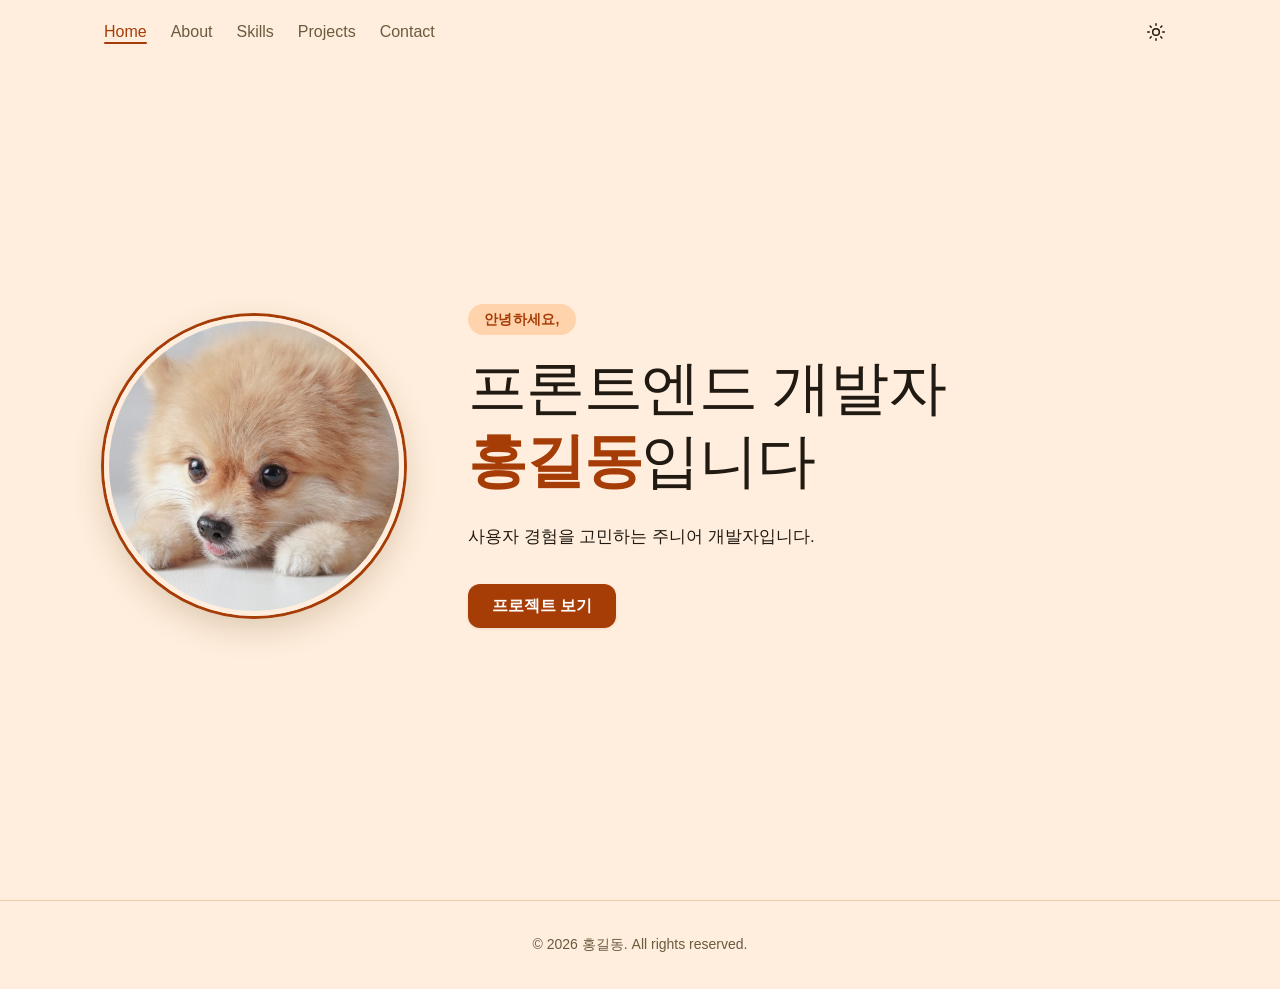
==== index.html @ 665d142a "Move site files from frontend/ to repository root GitHub Pages serves from the repository root, so t" ====
<!DOCTYPE html>
<html lang="ko" class="no-js" data-theme="light">
<head>
  <meta charset="UTF-8">
  <meta name="viewport" content="width=device-width, initial-scale=1.0">

  <!-- TODO(06-content.md): 이름 / 직군으로 교체 -->
  <title>홍길동 | 프론트엔드 개발자</title>
  <meta name="description" content="사용자 경험을 고민하는 프론트엔드 개발자 홍길동의 프로필 페이지입니다.">

  <!-- Open Graph -->
  <meta property="og:title" content="홍길동 | 프론트엔드 개발자">
  <meta property="og:description" content="사용자 경험을 고민하는 프론트엔드 개발자 홍길동의 프로필 페이지입니다.">
  <!-- TODO: assets/images/og-image.png (1200×630) 추가 필요 -->
  <meta property="og:image" content="assets/images/og-image.png">
  <meta property="og:type" content="website">

  <link rel="icon" href="assets/icons/favicon.svg">
  <link rel="stylesheet" href="css/reset.css">
  <link rel="stylesheet" href="css/variables.css">
  <link rel="stylesheet" href="css/style.css">

  <!-- 테마 깜빡임(FOUC) 방지: 렌더 전에 저장된 테마를 적용한다 -->
  <script>
    (function () {
      // JS가 동작하면 no-js를 뗀다 (JS 없이 열면 .reveal이 계속 숨는 것을 방지)
      document.documentElement.classList.remove('no-js');
      try {
        // 이 페이지의 기본 모습은 라이트(옅은 오렌지)다.
        // OS가 다크로 설정돼 있어도 따라가지 않고, 사용자가 토글로 고른 값만 존중한다.
        var saved = localStorage.getItem('theme');
        document.documentElement.dataset.theme = saved === 'dark' ? 'dark' : 'light';
      } catch (e) { /* localStorage 차단 환경 무시 */ }
    })();
  </script>
</head>
<body>
  <a class="skip-link" href="#main">본문 바로가기</a>

  <!-- ========== Header (5개 페이지 공통 — 수정 시 모두 반영할 것) ========== -->
  <header class="header" id="header">
    <div class="container header__inner">
      <nav class="nav" id="nav" aria-label="주요 메뉴">
        <ul class="nav__list">
          <li><a class="nav__link" href="index.html">Home</a></li>
          <li><a class="nav__link" href="about.html">About</a></li>
          <li><a class="nav__link" href="skills.html">Skills</a></li>
          <li><a class="nav__link" href="projects.html">Projects</a></li>
          <li><a class="nav__link" href="contact.html">Contact</a></li>
        </ul>
      </nav>

      <div class="header__actions">
        <button class="icon-btn" id="theme-toggle" type="button"
                aria-label="다크 모드 전환" aria-pressed="false">
          <svg class="icon icon--sun" viewBox="0 0 24 24" aria-hidden="true">
            <circle cx="12" cy="12" r="4"></circle>
            <path d="M12 2v2M12 20v2M4.9 4.9l1.4 1.4M17.7 17.7l1.4 1.4M2 12h2M20 12h2M4.9 19.1l1.4-1.4M17.7 6.3l1.4-1.4"></path>
          </svg>
          <svg class="icon icon--moon" viewBox="0 0 24 24" aria-hidden="true">
            <path d="M21 12.8A9 9 0 1 1 11.2 3a7 7 0 0 0 9.8 9.8z"></path>
          </svg>
        </button>

        <button class="icon-btn nav-toggle" id="nav-toggle" type="button"
                aria-label="메뉴 열기" aria-expanded="false" aria-controls="nav">
          <span class="nav-toggle__bar"></span>
          <span class="nav-toggle__bar"></span>
          <span class="nav-toggle__bar"></span>
        </button>
      </div>
    </div>
  </header>

  <main id="main">

    <!-- ========== Hero ========== -->
    <section class="hero" id="home">
      <div class="container hero__inner">
        <img class="hero__photo" src="assets/images/profile.jpg"
             alt="홍길동 프로필 사진" width="640" height="426">

        <div class="hero__body">
          <p class="hero__greeting">안녕하세요,</p>
          <!-- TODO(06-content.md): 이름 + 직군 -->
          <h1 class="hero__title">프론트엔드 개발자<br><strong>홍길동</strong>입니다</h1>
          <p class="hero__tagline">사용자 경험을 고민하는 주니어 개발자입니다.</p>

          <div class="hero__actions">
            <a class="btn btn--primary" href="projects.html">프로젝트 보기</a>
          </div>
        </div>
      </div>
    </section>

  </main>

  <footer class="footer">
    <div class="container">
      <p class="footer__text">© <span id="year">2026</span> 홍길동. All rights reserved.</p>
    </div>
  </footer>

  <script src="js/theme.js"></script>
  <script src="js/nav.js"></script>
  <script src="js/main.js"></script>
</body>
</html>
---- css/variables.css ----
/* ============================================
   variables.css — 디자인 토큰 (docs/03-style-guide.md)
   색상은 라이트 값을 :root에 전부 선언하고,
   다크에서는 재정의만 한다.
   ============================================ */

:root {
  /* --- 색상: 라이트 (옅은 오렌지 배경 / 블랙·오렌지 텍스트) ---
     괄호 안은 --color-bg(#ffeedd) 위에서의 대비비.
     본문 기준 4.5:1, 큰 글자 3:1을 넘도록 골랐다. */
  --color-bg: #ffeedd;          /* 옅은 오렌지 — 페이지 배경 */
  --color-surface: #ffe3ca;     /* 한 톤 진한 오렌지 — 카드·교차 섹션 */
  --color-border: #f0cba6;      /* 따뜻한 오렌지탄색 테두리 */
  --color-text: #201a12;        /* 웜 블랙 (15.2:1) */
  --color-text-muted: #6b5a3e;  /* 웜 브라운 — 보조 텍스트 (5.9:1) */
  --color-primary: #a63c06;     /* 딥 오렌지 — 강조·링크 (5.7:1) */
  --color-primary-hover: #7f2d04;
  --color-primary-soft: #ffd3ac;/* 진한 살구색 — 태그·배지 배경(배경과 구분되게) */
  --color-on-primary: #ffffff;  /* 오렌지 버튼 위 글자 (6.4:1) */

  /* --- 타이포 --- */
  --font-sans: "Pretendard", -apple-system, BlinkMacSystemFont, "Segoe UI",
    "Malgun Gothic", "Apple SD Gothic Neo", sans-serif;
  --font-mono: "JetBrains Mono", Consolas, "D2Coding", monospace;

  --fs-hero: clamp(2.125rem, 4.6vw, 3.75rem);
  --fs-h2: clamp(1.5rem, 3vw, 2rem);
  --fs-h3: 1.25rem;
  --fs-body: 1rem;
  --fs-sm: 0.875rem;

  /* --- 간격 (8px 배수) --- */
  --space-1: 4px;
  --space-2: 8px;
  --space-3: 16px;
  --space-4: 24px;
  --space-5: 32px;
  --space-6: 48px;
  --space-7: 64px;
  --space-8: 96px;

  /* --- 모양 --- */
  --radius-sm: 6px;
  --radius-md: 12px;
  --radius-full: 999px;

  /* 오렌지 배경에서 검정 그림자는 탁해 보이므로 갈색 계열로 쓴다 */
  --shadow-sm: 0 1px 3px rgba(94, 68, 20, 0.12);
  --shadow-md: 0 4px 16px rgba(94, 68, 20, 0.16);
  --shadow-lg: 0 12px 32px rgba(94, 68, 20, 0.22);

  --transition: 200ms ease;
  --container: 1120px;
  --header-h: 64px;
}

/* 다크 모드는 노랑 대신 웜 다크 배경 + 밝은 오렌지 강조로 맞춘다 */
[data-theme="dark"] {
  --color-bg: #1b1710;
  --color-surface: #241f16;
  --color-border: #3a3226;
  --color-text: #f7f1e3;
  --color-text-muted: #bdb097;
  --color-primary: #ff9147;     /* 어두운 배경 위 오렌지 (8.0:1) */
  --color-primary-hover: #ffab73;
  --color-primary-soft: #46301c;
  --color-on-primary: #1b1710;

  --shadow-sm: 0 1px 3px rgba(0, 0, 0, 0.4);
  --shadow-md: 0 4px 16px rgba(0, 0, 0, 0.45);
  --shadow-lg: 0 12px 32px rgba(0, 0, 0, 0.55);
}
---- css/style.css ----
/* ============================================
   style.css
   순서: 베이스 → 레이아웃 → 컴포넌트 → 섹션 → 유틸 → 미디어쿼리
   ============================================ */

/* ============ 1. 베이스 ============ */

html {
  scroll-behavior: smooth;
  scroll-padding-top: var(--header-h);
}

body {
  /* 내용이 짧은 하위 페이지에서도 푸터가 화면 아래에 붙도록 */
  display: flex;
  flex-direction: column;
  min-height: 100vh;
  background-color: var(--color-bg);
  color: var(--color-text);
  font-family: var(--font-sans);
  font-size: var(--fs-body);
  line-height: 1.7;
  transition: background-color var(--transition), color var(--transition);
}

main {
  flex: 1 0 auto;
}

:focus-visible {
  outline: 2px solid var(--color-primary);
  outline-offset: 2px;
  border-radius: var(--radius-sm);
}

.icon {
  width: 20px;
  height: 20px;
  fill: none;
  stroke: currentColor;
  stroke-width: 1.8;
  stroke-linecap: round;
  stroke-linejoin: round;
}

/* ============ 2. 레이아웃 ============ */

.container {
  width: 100%;
  max-width: var(--container);
  margin-inline: auto;
  padding-inline: var(--space-3);
}

.section {
  padding-block: var(--space-7);
}

.section--surface {
  background-color: var(--color-surface);
}

/* 하위 페이지: 섹션 하나뿐이라 위아래 여백을 넉넉히 준다 */
.section--page {
  padding-block: var(--space-8);
}

.section__title {
  font-size: var(--fs-h2);
  font-weight: 700;
  line-height: 1.3;
  margin-bottom: var(--space-5);
}

.section__title::after {
  content: "";
  display: block;
  width: 40px;
  height: 3px;
  margin-top: var(--space-2);
  background-color: var(--color-primary);
  border-radius: var(--radius-full);
}

/* ============ 3. 컴포넌트 ============ */

/* --- 건너뛰기 링크 --- */
.skip-link {
  position: absolute;
  left: var(--space-3);
  top: -60px;
  z-index: 200;
  padding: var(--space-2) var(--space-3);
  background-color: var(--color-primary);
  color: var(--color-on-primary);
  border-radius: var(--radius-sm);
  transition: top var(--transition);
}

.skip-link:focus {
  top: var(--space-3);
}

/* --- 버튼 --- */
.btn {
  display: inline-flex;
  align-items: center;
  justify-content: center;
  gap: var(--space-2);
  min-height: 44px;
  padding: 0 var(--space-4);
  border-radius: var(--radius-md);
  font-size: var(--fs-body);
  font-weight: 600;
  white-space: nowrap;
  transition: background-color var(--transition), border-color var(--transition),
    color var(--transition), transform var(--transition), box-shadow var(--transition);
}

.btn--primary {
  background-color: var(--color-primary);
  color: var(--color-on-primary);
  box-shadow: var(--shadow-sm);
}

.btn--primary:hover {
  background-color: var(--color-primary-hover);
  transform: translateY(-1px);
  box-shadow: var(--shadow-md);
}

.btn--outline {
  border: 1px solid var(--color-border);
  color: var(--color-text);
}

.btn--outline:hover {
  border-color: var(--color-primary);
  color: var(--color-primary);
  transform: translateY(-1px);
}

.btn--sm {
  min-height: 36px;
  padding: 0 var(--space-3);
  font-size: var(--fs-sm);
}

/* --- 아이콘 버튼 --- */
.icon-btn {
  display: inline-flex;
  align-items: center;
  justify-content: center;
  width: 40px;
  height: 40px;
  border-radius: var(--radius-md);
  color: var(--color-text);
  transition: background-color var(--transition), color var(--transition);
}

.icon-btn:hover {
  background-color: var(--color-primary-soft);
  color: var(--color-primary);
}

/* 테마에 따라 해/달 아이콘 하나만 보인다 */
.icon--moon { display: none; }
[data-theme="dark"] .icon--sun { display: none; }
[data-theme="dark"] .icon--moon { display: block; }

/* --- 태그 --- */
.tags {
  display: flex;
  flex-wrap: wrap;
  gap: var(--space-2);
}

.tag {
  padding: var(--space-1) var(--space-3);
  background-color: var(--color-primary-soft);
  color: var(--color-primary);
  border-radius: var(--radius-full);
  font-size: var(--fs-sm);
  font-weight: 500;
  line-height: 1.6;
}

/* --- 배지 --- */
.badge {
  padding: var(--space-1) var(--space-3);
  background-color: var(--color-surface);
  border: 1px solid var(--color-border);
  border-radius: var(--radius-full);
  font-size: var(--fs-sm);
  color: var(--color-text-muted);
}

/* --- 헤더 --- */
.header {
  position: sticky;
  top: 0;
  z-index: 100;
  background-color: var(--color-bg);
  transition: background-color var(--transition), box-shadow var(--transition);
}

.header.scrolled {
  background-color: color-mix(in srgb, var(--color-bg) 88%, transparent);
  backdrop-filter: blur(10px);
  box-shadow: var(--shadow-sm);
}

.header__inner {
  display: flex;
  align-items: center;
  gap: var(--space-3);
  height: var(--header-h);
}

/* 로고가 없으므로 메뉴는 왼쪽, 버튼은 오른쪽 끝에 고정한다.
   (모바일에서 .nav는 position:fixed라 흐름에서 빠지므로 margin-left로 밀어야 한다) */
.header__actions {
  display: flex;
  align-items: center;
  gap: var(--space-1);
  margin-left: auto;
}

/* --- 네비게이션 (모바일: 오버레이) --- */
.nav {
  position: fixed;
  inset: var(--header-h) 0 0;
  display: flex;
  align-items: center;
  justify-content: center;
  background-color: var(--color-bg);
  opacity: 0;
  visibility: hidden;
  transform: translateY(-8px);
  transition: opacity var(--transition), transform var(--transition),
    visibility var(--transition);
}

.nav.open {
  opacity: 1;
  visibility: visible;
  transform: translateY(0);
}

.nav__list {
  display: flex;
  flex-direction: column;
  align-items: center;
  gap: var(--space-4);
}

.nav__link {
  position: relative;
  font-size: 1.25rem;
  font-weight: 500;
  color: var(--color-text-muted);
  transition: color var(--transition);
}

.nav__link:hover,
.nav__link.active {
  color: var(--color-primary);
}

/* --- 햄버거 버튼 --- */
.nav-toggle__bar {
  display: block;
  width: 20px;
  height: 2px;
  background-color: currentColor;
  border-radius: var(--radius-full);
  transition: transform var(--transition), opacity var(--transition);
}

.nav-toggle__bar + .nav-toggle__bar {
  margin-top: 5px;
}

.nav-toggle[aria-expanded="true"] .nav-toggle__bar:nth-child(1) {
  transform: translateY(7px) rotate(45deg);
}

.nav-toggle[aria-expanded="true"] .nav-toggle__bar:nth-child(2) {
  opacity: 0;
}

.nav-toggle[aria-expanded="true"] .nav-toggle__bar:nth-child(3) {
  transform: translateY(-7px) rotate(-45deg);
}

/* ============ 4. 섹션 ============ */

/* --- Hero --- */
.hero {
  position: relative;
  display: flex;
  align-items: center;
  min-height: calc(100vh - var(--header-h));
  padding-block: var(--space-7) var(--space-8);
}

.hero__inner {
  display: flex;
  flex-direction: column;
  align-items: center;
  gap: var(--space-5);
  text-align: center;
}

.hero__photo {
  width: 200px;
  height: 200px;
  border-radius: var(--radius-full);
  object-fit: cover;
  /* 가로형 사진이라 가운데를 정사각형으로 잘라 쓴다.
     인물이 중앙에 없으면 object-position을 조정할 것 (예: center 35%) */
  object-position: center;
  /* 배경색 링 + 오렌지 테두리로 노랑 배경에서 사진이 또렷하게 분리되게 한다 */
  border: 5px solid var(--color-bg);
  box-shadow: 0 0 0 3px var(--color-primary), var(--shadow-lg);
}

.hero__body {
  max-width: 34rem;
}

/* 인사말: 작은 pill 배지로 눈에 띄게 */
.hero__greeting {
  display: inline-block;
  padding: var(--space-1) var(--space-3);
  margin-bottom: var(--space-3);
  background-color: var(--color-primary-soft);
  color: var(--color-primary);
  border-radius: var(--radius-full);
  font-size: var(--fs-sm);
  font-weight: 600;
  letter-spacing: 0.02em;
  line-height: 1.6;
}

.hero__title {
  font-size: var(--fs-hero);
  font-weight: 500;
  line-height: 1.25;
  letter-spacing: -0.02em;
  text-wrap: balance;
}

/* 이름은 가장 굵고 강조색으로 — 시선이 먼저 닿는 지점 */
.hero__title strong {
  font-weight: 800;
  color: var(--color-primary);
}

.hero__tagline {
  max-width: 42ch;
  margin: var(--space-4) auto 0;
  font-size: 1.0625rem;
  line-height: 1.75;
  color: var(--color-text);
}

.hero__actions {
  display: flex;
  flex-wrap: wrap;
  justify-content: center;
  gap: var(--space-3);
  margin-top: var(--space-5);
}

/* --- About --- */
.about__text {
  max-width: 65ch;
  color: var(--color-text-muted);
}

.about__badges {
  display: flex;
  flex-wrap: wrap;
  gap: var(--space-2);
  margin-top: var(--space-4);
}

/* --- Skills --- */
.skills {
  display: flex;
  flex-direction: column;
  gap: var(--space-4);
}

.skills__row {
  display: flex;
  flex-direction: column;
  gap: var(--space-2);
  padding-bottom: var(--space-4);
  border-bottom: 1px solid var(--color-border);
}

.skills__row:last-child {
  padding-bottom: 0;
  border-bottom: none;
}

.skills__category {
  font-weight: 600;
  color: var(--color-text);
}

.skills__items {
  margin: 0;
}

/* --- Projects --- */
.projects {
  display: grid;
  grid-template-columns: 1fr;
  gap: var(--space-4);
}

.project-card {
  display: flex;
  flex-direction: column;
  overflow: hidden;
  background-color: var(--color-surface);
  border: 1px solid var(--color-border);
  border-radius: var(--radius-md);
  transition: transform var(--transition), box-shadow var(--transition);
}

.project-card:hover {
  transform: translateY(-4px);
  box-shadow: var(--shadow-md);
}

.project-card__thumb {
  width: 100%;
  aspect-ratio: 16 / 9;
  object-fit: cover;
  background-color: var(--color-border);
}

.project-card__body {
  display: flex;
  flex-direction: column;
  flex: 1;
  gap: var(--space-2);
  padding: var(--space-4);
}

.project-card__period {
  font-size: var(--fs-sm);
  color: var(--color-text-muted);
}

.project-card__title {
  font-size: var(--fs-h3);
  font-weight: 600;
  line-height: 1.4;
}

.project-card__desc {
  flex: 1;
  font-size: var(--fs-sm);
  color: var(--color-text-muted);
}

.project-card__links {
  display: flex;
  gap: var(--space-2);
  margin-top: var(--space-2);
}

/* --- Contact --- */
.contact {
  text-align: center;
}

.contact .section__title::after {
  margin-inline: auto;
}

.contact__text {
  margin-bottom: var(--space-4);
  color: var(--color-text-muted);
}

.socials {
  display: flex;
  flex-wrap: wrap;
  justify-content: center;
  gap: var(--space-4);
  margin-top: var(--space-6);
}

.socials__link {
  display: inline-flex;
  align-items: center;
  gap: var(--space-2);
  font-size: var(--fs-sm);
  color: var(--color-text-muted);
  transition: color var(--transition);
}

.socials__link:hover {
  color: var(--color-primary);
}

/* --- Footer --- */
.footer {
  padding-block: var(--space-5);
  border-top: 1px solid var(--color-border);
}

.footer__text {
  text-align: center;
  font-size: var(--fs-sm);
  color: var(--color-text-muted);
}

/* ============ 5. 유틸 ============ */

/* 스크롤 등장 애니메이션 (JS가 .visible 부여) */
.reveal {
  opacity: 0;
  transform: translateY(20px);
  transition: opacity 500ms ease, transform 500ms ease;
}

.reveal.visible {
  opacity: 1;
  transform: none;
}

/* JS가 없으면 계속 숨어 있으므로 대비 */
.no-js .reveal {
  opacity: 1;
  transform: none;
}

.sr-only {
  position: absolute;
  width: 1px;
  height: 1px;
  padding: 0;
  margin: -1px;
  overflow: hidden;
  clip: rect(0, 0, 0, 0);
  white-space: nowrap;
  border: 0;
}

body.menu-open {
  overflow: hidden;
}

/* ============ 6. 미디어 쿼리 ============ */

/* --- 600px 이상: Hero 가로 배치 (사진 왼쪽 / 텍스트 오른쪽) ---
   메뉴 분기점(768px)보다 먼저 적용해 좁은 창에서도 옆으로 붙게 한다 */
@media (min-width: 600px) {
  .hero__inner {
    flex-direction: row;
    align-items: center;
    gap: var(--space-6);
    text-align: left;
  }

  .hero__photo {
    flex-shrink: 0;
    width: 240px;
    height: 240px;
  }

  .hero__tagline {
    margin-inline: 0;
  }

  .hero__actions {
    justify-content: flex-start;
  }
}

/* --- 태블릿 이상: 메뉴 노출, 프로젝트 2열 --- */
@media (min-width: 768px) {
  .container {
    padding-inline: var(--space-4);
  }

  .section {
    padding-block: var(--space-8);
  }

  .nav {
    position: static;
    display: block;
    opacity: 1;
    visibility: visible;
    transform: none;
    background: none;
  }

  .nav__list {
    flex-direction: row;
    gap: var(--space-4);
  }

  .nav__link {
    font-size: var(--fs-body);
  }

  .nav__link::after {
    content: "";
    position: absolute;
    left: 0;
    bottom: -4px;
    width: 100%;
    height: 2px;
    background-color: var(--color-primary);
    border-radius: var(--radius-full);
    transform: scaleX(0);
    transition: transform var(--transition);
  }

  .nav__link:hover::after,
  .nav__link.active::after {
    transform: scaleX(1);
  }

  .nav-toggle {
    display: none;
  }

  .skills__row {
    flex-direction: row;
    align-items: baseline;
    gap: var(--space-5);
  }

  .skills__category {
    flex: 0 0 120px;
  }

  .projects {
    grid-template-columns: repeat(2, 1fr);
  }
}

/* --- 데스크톱: Hero 사진 확대, 프로젝트 3열 --- */
@media (min-width: 1024px) {
  .hero__inner {
    gap: var(--space-7);
  }

  .hero__photo {
    width: 300px;
    height: 300px;
  }

  .projects {
    grid-template-columns: repeat(auto-fill, minmax(300px, 1fr));
  }
}
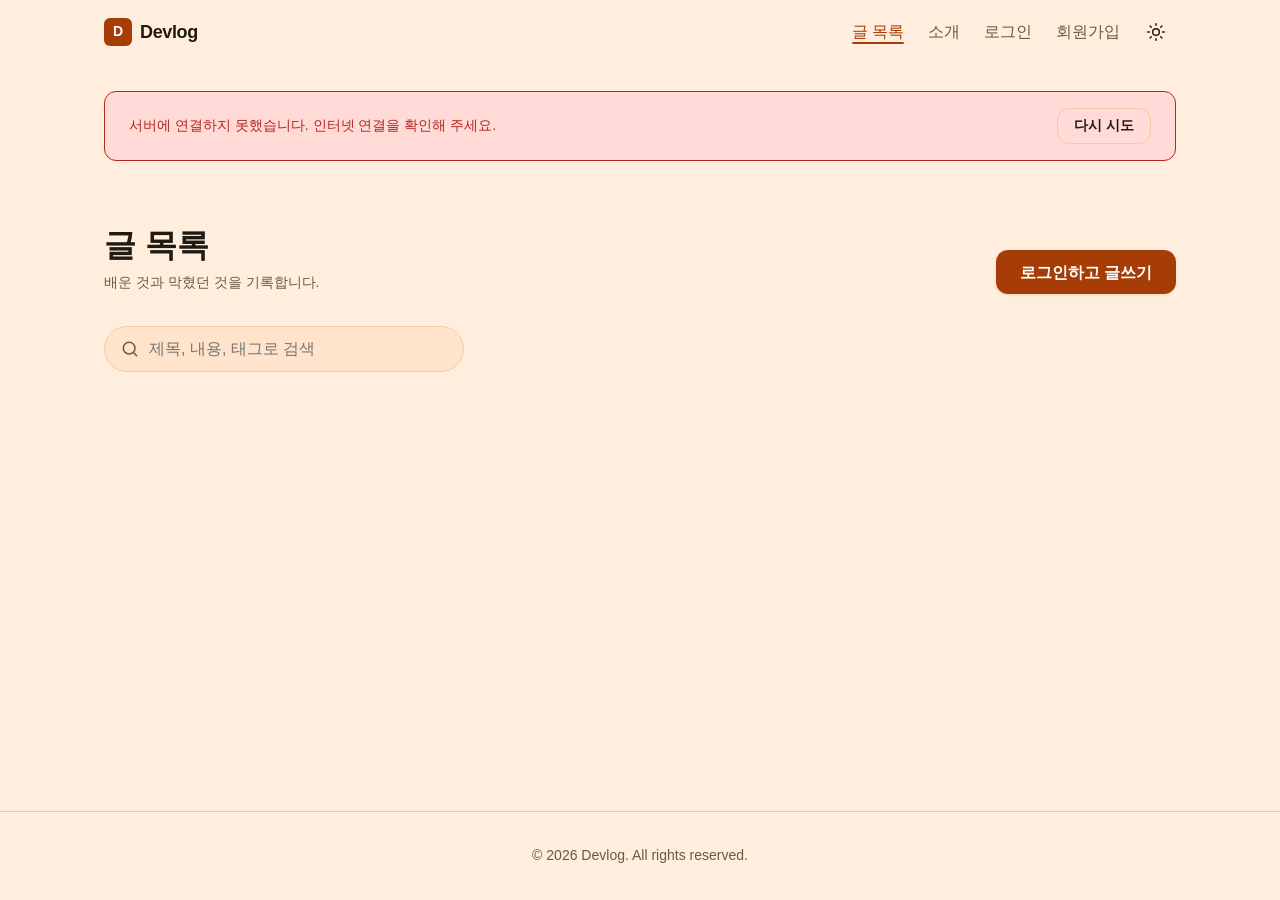
==== commit b5736feb: "Move blog data to Google Sheets via Apps Script Replace the localStorage store with a Google Apps Sc" ====
--- a/index.html
+++ b/index.html
@@ -4,49 +4,67 @@
   <meta charset="UTF-8">
   <meta name="viewport" content="width=device-width, initial-scale=1.0">
 
-  <!-- TODO(06-content.md): 이름 / 직군으로 교체 -->
-  <title>홍길동 | 프론트엔드 개발자</title>
-  <meta name="description" content="사용자 경험을 고민하는 프론트엔드 개발자 홍길동의 프로필 페이지입니다.">
+  <title>글 목록 | Devlog</title>
+  <meta name="description" content="프론트엔드를 공부하며 배운 것을 정리하는 개인 블로그입니다.">
 
   <!-- Open Graph -->
-  <meta property="og:title" content="홍길동 | 프론트엔드 개발자">
-  <meta property="og:description" content="사용자 경험을 고민하는 프론트엔드 개발자 홍길동의 프로필 페이지입니다.">
-  <!-- TODO: assets/images/og-image.png (1200×630) 추가 필요 -->
+  <meta property="og:title" content="글 목록 | Devlog">
+  <meta property="og:description" content="프론트엔드를 공부하며 배운 것을 정리하는 개인 블로그입니다.">
+  <!-- TODO: assets/images/og-image.png (1200x630) 추가 필요 -->
   <meta property="og:image" content="assets/images/og-image.png">
-  <meta property="og:type" content="website">
+  <meta property="og:type" content="blog">
 
   <link rel="icon" href="assets/icons/favicon.svg">
   <link rel="stylesheet" href="css/reset.css">
   <link rel="stylesheet" href="css/variables.css">
   <link rel="stylesheet" href="css/style.css">
 
-  <!-- 테마 깜빡임(FOUC) 방지: 렌더 전에 저장된 테마를 적용한다 -->
+  <!-- 렌더 전에 테마와 로그인 상태를 확정한다 (화면 깜빡임 방지) -->
   <script>
     (function () {
       // JS가 동작하면 no-js를 뗀다 (JS 없이 열면 .reveal이 계속 숨는 것을 방지)
       document.documentElement.classList.remove('no-js');
       try {
-        // 이 페이지의 기본 모습은 라이트(옅은 오렌지)다.
+        // 이 사이트의 기본 모습은 라이트다.
         // OS가 다크로 설정돼 있어도 따라가지 않고, 사용자가 토글로 고른 값만 존중한다.
         var saved = localStorage.getItem('theme');
         document.documentElement.dataset.theme = saved === 'dark' ? 'dark' : 'light';
       } catch (e) { /* localStorage 차단 환경 무시 */ }
+
+      // 헤더 메뉴가 한 번 잘못 그려지는 것을 막는다.
+      // 토큰이 있으면 일단 로그인으로 보고, 서버 응답이 오면 initAuthUI가 바로잡는다.
+      var authed = false;
+      try {
+        authed = !!localStorage.getItem('blog:token');
+      } catch (e) { /* 무시 */ }
+      document.documentElement.classList.add(authed ? 'is-auth' : 'is-guest');
     })();
   </script>
 </head>
 <body>
   <a class="skip-link" href="#main">본문 바로가기</a>
 
-  <!-- ========== Header (5개 페이지 공통 — 수정 시 모두 반영할 것) ========== -->
+  <!-- ========== Header (7개 페이지 공통 — 수정 시 모두 반영할 것) ========== -->
   <header class="header" id="header">
     <div class="container header__inner">
+      <a class="brand" href="index.html">
+        <span class="brand__mark" aria-hidden="true">D</span>
+        <span>Devlog</span>
+      </a>
+
       <nav class="nav" id="nav" aria-label="주요 메뉴">
         <ul class="nav__list">
-          <li><a class="nav__link" href="index.html">Home</a></li>
-          <li><a class="nav__link" href="about.html">About</a></li>
-          <li><a class="nav__link" href="skills.html">Skills</a></li>
-          <li><a class="nav__link" href="projects.html">Projects</a></li>
-          <li><a class="nav__link" href="contact.html">Contact</a></li>
+          <li>
+            <a class="nav__link" href="index.html" data-match="index.html post.html">글 목록</a>
+          </li>
+          <li><a class="nav__link" href="about.html">소개</a></li>
+          <li data-auth="in"><a class="nav__link" href="write.html">글쓰기</a></li>
+          <li data-auth="in"><a class="nav__link" href="profile.html">프로필</a></li>
+          <li data-auth="out"><a class="nav__link" href="login.html">로그인</a></li>
+          <li data-auth="out"><a class="nav__link" href="signup.html">회원가입</a></li>
+          <li data-auth="in">
+            <button class="nav__button" type="button" id="logout-btn">로그아웃</button>
+          </li>
         </ul>
       </nav>
 
@@ -72,37 +90,66 @@
     </div>
   </header>
 
+  <!-- 서버에서 데이터를 받아오는 동안 헤더 아래에 얇은 막대가 흐른다 -->
+  <div class="loading-bar" id="loading-bar" aria-hidden="true"></div>
+
   <main id="main">
+    <!-- 통신 실패 안내 (js/main.js가 채운다) -->
+    <div class="container" id="app-status" hidden>
+      <div class="app-status" role="alert">
+        <p class="app-status__text" id="app-status-text"></p>
+        <button class="btn btn--outline btn--sm" id="app-retry" type="button">다시 시도</button>
+      </div>
+    </div>
 
-    <!-- ========== Hero ========== -->
-    <section class="hero" id="home">
-      <div class="container hero__inner">
-        <img class="hero__photo" src="assets/images/profile.jpg"
-             alt="홍길동 프로필 사진" width="640" height="426">
 
-        <div class="hero__body">
-          <p class="hero__greeting">안녕하세요,</p>
-          <!-- TODO(06-content.md): 이름 + 직군 -->
-          <h1 class="hero__title">프론트엔드 개발자<br><strong>홍길동</strong>입니다</h1>
-          <p class="hero__tagline">사용자 경험을 고민하는 주니어 개발자입니다.</p>
+    <section class="section section--page" id="posts">
+      <div class="container">
+        <div class="page-head">
+          <div>
+            <h1 class="page-head__title">글 목록</h1>
+            <p class="page-head__desc">배운 것과 막혔던 것을 기록합니다.</p>
+          </div>
+          <a class="btn btn--primary" href="write.html" data-auth="in">글쓰기</a>
+          <a class="btn btn--primary" href="login.html" data-auth="out">로그인하고 글쓰기</a>
+        </div>
 
-          <div class="hero__actions">
-            <a class="btn btn--primary" href="projects.html">프로젝트 보기</a>
+        <div class="toolbar">
+          <div class="search">
+            <svg class="icon" viewBox="0 0 24 24" aria-hidden="true">
+              <circle cx="11" cy="11" r="7"></circle>
+              <path d="m20 20-3.5-3.5"></path>
+            </svg>
+            <label class="sr-only" for="post-search">글 검색</label>
+            <input class="search__input" id="post-search" type="search"
+                   placeholder="제목, 내용, 태그로 검색" autocomplete="off">
           </div>
+          <p class="toolbar__count" id="post-count" aria-live="polite"></p>
         </div>
+
+        <!-- 태그 칩 / 카드 / 페이지 버튼은 js/posts.js가 그린다 -->
+        <ul class="chips" id="tag-filter" aria-label="태그 필터"></ul>
+
+        <ul class="post-list" id="post-list"></ul>
+        <p class="empty" id="post-empty" hidden></p>
+
+        <nav class="pagination" id="pagination" aria-label="페이지"></nav>
       </div>
     </section>
-
   </main>
 
   <footer class="footer">
     <div class="container">
-      <p class="footer__text">© <span id="year">2026</span> 홍길동. All rights reserved.</p>
+      <p class="footer__text">&copy; <span id="year">2026</span> Devlog. All rights reserved.</p>
     </div>
   </footer>
 
+  <script src="js/config.js"></script>
+  <script src="js/store.js"></script>
   <script src="js/theme.js"></script>
   <script src="js/nav.js"></script>
+  <script src="js/auth.js"></script>
+  <script src="js/posts.js"></script>
   <script src="js/main.js"></script>
 </body>
 </html>
--- a/css/variables.css
+++ b/css/variables.css
@@ -17,13 +17,15 @@
   --color-primary-hover: #7f2d04;
   --color-primary-soft: #ffd3ac;/* 진한 살구색 — 태그·배지 배경(배경과 구분되게) */
   --color-on-primary: #ffffff;  /* 오렌지 버튼 위 글자 (6.4:1) */
+  --color-danger: #b3261e;      /* 삭제·오류 (5.9:1) */
+  --color-danger-soft: #ffdad6; /* 오류 안내 배경 */
 
   /* --- 타이포 --- */
   --font-sans: "Pretendard", -apple-system, BlinkMacSystemFont, "Segoe UI",
     "Malgun Gothic", "Apple SD Gothic Neo", sans-serif;
   --font-mono: "JetBrains Mono", Consolas, "D2Coding", monospace;
 
-  --fs-hero: clamp(2.125rem, 4.6vw, 3.75rem);
+  --fs-title: clamp(1.75rem, 4vw, 2.5rem); /* 게시글 상세 제목 */
   --fs-h2: clamp(1.5rem, 3vw, 2rem);
   --fs-h3: 1.25rem;
   --fs-body: 1rem;
@@ -65,6 +67,8 @@
   --color-primary-hover: #ffab73;
   --color-primary-soft: #46301c;
   --color-on-primary: #1b1710;
+  --color-danger: #ff8a80;      /* 어두운 배경 위 경고색 (8.3:1) */
+  --color-danger-soft: #3d1f1c;
 
   --shadow-sm: 0 1px 3px rgba(0, 0, 0, 0.4);
   --shadow-md: 0 4px 16px rgba(0, 0, 0, 0.45);
--- a/css/style.css
+++ b/css/style.css
@@ -1,6 +1,6 @@
 /* ============================================
    style.css
-   순서: 베이스 → 레이아웃 → 컴포넌트 → 섹션 → 유틸 → 미디어쿼리
+   순서: 베이스 → 레이아웃 → 컴포넌트 → 폼 → 페이지 → 유틸 → 미디어쿼리
    ============================================ */
 
 /* ============ 1. 베이스 ============ */
@@ -11,7 +11,7 @@
 }
 
 body {
-  /* 내용이 짧은 하위 페이지에서도 푸터가 화면 아래에 붙도록 */
+  /* 내용이 짧은 페이지에서도 푸터가 화면 아래에 붙도록 */
   display: flex;
   flex-direction: column;
   min-height: 100vh;
@@ -52,17 +52,22 @@
   padding-inline: var(--space-3);
 }
 
+/* 글 상세·폼처럼 한 줄 길이가 중요한 화면은 더 좁게 */
+.container--narrow {
+  max-width: 760px;
+}
+
 .section {
-  padding-block: var(--space-7);
-}
-
+  padding-block: var(--space-6);
+}
+
+.section--page {
+  padding-block: var(--space-6) var(--space-8);
+}
+
+/* 섹션이 이어질 때 한 톤 진한 배경으로 번갈아 구분한다 */
 .section--surface {
   background-color: var(--color-surface);
-}
-
-/* 하위 페이지: 섹션 하나뿐이라 위아래 여백을 넉넉히 준다 */
-.section--page {
-  padding-block: var(--space-8);
 }
 
 .section__title {
@@ -80,6 +85,28 @@
   margin-top: var(--space-2);
   background-color: var(--color-primary);
   border-radius: var(--radius-full);
+}
+
+/* 페이지 머리말: 제목 + 설명 + (오른쪽) 버튼 */
+.page-head {
+  display: flex;
+  flex-wrap: wrap;
+  align-items: flex-end;
+  justify-content: space-between;
+  gap: var(--space-3);
+  margin-bottom: var(--space-5);
+}
+
+.page-head__title {
+  font-size: var(--fs-h2);
+  font-weight: 700;
+  line-height: 1.3;
+}
+
+.page-head__desc {
+  margin-top: var(--space-1);
+  font-size: var(--fs-sm);
+  color: var(--color-text-muted);
 }
 
 /* ============ 3. 컴포넌트 ============ */
@@ -140,10 +167,42 @@
   transform: translateY(-1px);
 }
 
+.btn--ghost {
+  color: var(--color-text-muted);
+}
+
+.btn--ghost:hover {
+  background-color: var(--color-primary-soft);
+  color: var(--color-primary);
+}
+
+/* 삭제처럼 되돌릴 수 없는 동작 */
+.btn--danger {
+  border: 1px solid var(--color-danger);
+  color: var(--color-danger);
+}
+
+.btn--danger:hover {
+  background-color: var(--color-danger);
+  color: var(--color-on-primary);
+}
+
 .btn--sm {
   min-height: 36px;
   padding: 0 var(--space-3);
   font-size: var(--fs-sm);
+}
+
+.btn--block {
+  width: 100%;
+}
+
+/* 서버 응답을 기다리는 동안 잠긴 버튼 */
+.btn:disabled {
+  opacity: 0.55;
+  cursor: not-allowed;
+  transform: none;
+  box-shadow: none;
 }
 
 /* --- 아이콘 버튼 --- */
@@ -176,6 +235,7 @@
 }
 
 .tag {
+  display: inline-block;
   padding: var(--space-1) var(--space-3);
   background-color: var(--color-primary-soft);
   color: var(--color-primary);
@@ -183,6 +243,47 @@
   font-size: var(--fs-sm);
   font-weight: 500;
   line-height: 1.6;
+}
+
+a.tag:hover,
+.tag--btn:hover {
+  background-color: var(--color-primary);
+  color: var(--color-on-primary);
+}
+
+.tag--btn {
+  cursor: pointer;
+  transition: background-color var(--transition), color var(--transition);
+}
+
+/* --- 필터 칩 --- */
+.chips {
+  display: flex;
+  flex-wrap: wrap;
+  gap: var(--space-2);
+}
+
+.chip {
+  padding: var(--space-1) var(--space-3);
+  background-color: transparent;
+  border: 1px solid var(--color-border);
+  border-radius: var(--radius-full);
+  font-size: var(--fs-sm);
+  color: var(--color-text-muted);
+  line-height: 1.6;
+  transition: background-color var(--transition), border-color var(--transition),
+    color var(--transition);
+}
+
+.chip:hover {
+  border-color: var(--color-primary);
+  color: var(--color-primary);
+}
+
+.chip--active {
+  background-color: var(--color-primary);
+  border-color: var(--color-primary);
+  color: var(--color-on-primary);
 }
 
 /* --- 배지 --- */
@@ -217,13 +318,33 @@
   height: var(--header-h);
 }
 
-/* 로고가 없으므로 메뉴는 왼쪽, 버튼은 오른쪽 끝에 고정한다.
-   (모바일에서 .nav는 position:fixed라 흐름에서 빠지므로 margin-left로 밀어야 한다) */
 .header__actions {
   display: flex;
   align-items: center;
   gap: var(--space-1);
   margin-left: auto;
+}
+
+/* --- 로고 --- */
+.brand {
+  display: inline-flex;
+  align-items: center;
+  gap: var(--space-2);
+  font-size: 1.125rem;
+  font-weight: 800;
+  letter-spacing: -0.02em;
+}
+
+.brand__mark {
+  display: inline-flex;
+  align-items: center;
+  justify-content: center;
+  width: 28px;
+  height: 28px;
+  background-color: var(--color-primary);
+  color: var(--color-on-primary);
+  border-radius: var(--radius-sm);
+  font-size: var(--fs-sm);
 }
 
 /* --- 네비게이션 (모바일: 오버레이) --- */
@@ -264,6 +385,18 @@
 
 .nav__link:hover,
 .nav__link.active {
+  color: var(--color-primary);
+}
+
+/* 로그아웃처럼 링크가 아닌 항목 */
+.nav__button {
+  font-size: 1.25rem;
+  font-weight: 500;
+  color: var(--color-text-muted);
+  transition: color var(--transition);
+}
+
+.nav__button:hover {
   color: var(--color-primary);
 }
 
@@ -293,18 +426,662 @@
   transform: translateY(-7px) rotate(-45deg);
 }
 
-/* ============ 4. 섹션 ============ */
-
-/* --- Hero --- */
-.hero {
+/* --- 카드 --- */
+.card {
+  padding: var(--space-5);
+  background-color: var(--color-surface);
+  border: 1px solid var(--color-border);
+  border-radius: var(--radius-md);
+}
+
+.card + .card {
+  margin-top: var(--space-4);
+}
+
+.card__title {
+  font-size: var(--fs-h3);
+  font-weight: 700;
+  margin-bottom: var(--space-2);
+}
+
+.card__desc {
+  margin-bottom: var(--space-4);
+  font-size: var(--fs-sm);
+  color: var(--color-text-muted);
+}
+
+/* --- 통신 중 막대 ---
+   헤더 바로 아래에 붙어 흐른다. 자리를 차지하지 않도록 높이만 잡는다. */
+.loading-bar {
+  position: sticky;
+  top: var(--header-h);
+  z-index: 90;
+  height: 3px;
+  overflow: hidden;
+  background-color: transparent;
+}
+
+.loading-bar::before {
+  content: "";
+  display: block;
+  width: 40%;
+  height: 100%;
+  background-color: var(--color-primary);
+  border-radius: var(--radius-full);
+  transform: translateX(-100%);
+}
+
+body.is-loading .loading-bar::before {
+  animation: loading-slide 1.1s ease-in-out infinite;
+}
+
+@keyframes loading-slide {
+  0%   { transform: translateX(-100%); }
+  100% { transform: translateX(350%); }
+}
+
+/* 모션 최소화 설정에서는 흐르지 않고 가만히 있는 막대로 대신한다 */
+@media (prefers-reduced-motion: reduce) {
+  body.is-loading .loading-bar::before {
+    width: 100%;
+    transform: none;
+    opacity: 0.5;
+  }
+}
+
+/* --- 통신 실패 안내 --- */
+.app-status {
+  display: flex;
+  flex-wrap: wrap;
+  align-items: center;
+  justify-content: space-between;
+  gap: var(--space-3);
+  margin-top: var(--space-4);
+  padding: var(--space-3) var(--space-4);
+  background-color: var(--color-danger-soft);
+  border: 1px solid var(--color-danger);
+  border-radius: var(--radius-md);
+}
+
+.app-status__text {
+  flex: 1;
+  min-width: 12rem;
+  font-size: var(--fs-sm);
+  color: var(--color-danger);
+}
+
+/* --- 비어 있음 / 없음 안내 --- */
+.empty {
+  padding: var(--space-7) var(--space-4);
+  text-align: center;
+  color: var(--color-text-muted);
+  border: 1px dashed var(--color-border);
+  border-radius: var(--radius-md);
+}
+
+/* ============ 4. 폼 ============ */
+
+.form {
+  display: flex;
+  flex-direction: column;
+  gap: var(--space-4);
+}
+
+.field {
+  display: flex;
+  flex-direction: column;
+  gap: var(--space-2);
+}
+
+.field__label {
+  font-size: var(--fs-sm);
+  font-weight: 600;
+}
+
+.field__label .required {
+  color: var(--color-danger);
+}
+
+.field__input,
+.field__textarea {
+  width: 100%;
+  min-height: 44px;
+  padding: var(--space-2) var(--space-3);
+  background-color: var(--color-bg);
+  border: 1px solid var(--color-border);
+  border-radius: var(--radius-md);
+  font-size: var(--fs-body);
+  line-height: 1.6;
+  transition: border-color var(--transition), box-shadow var(--transition);
+}
+
+.field__textarea {
+  min-height: 200px;
+  resize: vertical;
+}
+
+.field__textarea--sm {
+  min-height: 120px;
+}
+
+.field__input::placeholder,
+.field__textarea::placeholder {
+  color: var(--color-text-muted);
+  opacity: 0.75;
+}
+
+.field__input:focus,
+.field__textarea:focus {
+  outline: none;
+  border-color: var(--color-primary);
+  box-shadow: 0 0 0 3px var(--color-primary-soft);
+}
+
+.field__input[aria-invalid="true"],
+.field__textarea[aria-invalid="true"] {
+  border-color: var(--color-danger);
+}
+
+.field__hint {
+  font-size: var(--fs-sm);
+  color: var(--color-text-muted);
+}
+
+/* 라벨 줄 오른쪽의 글자 수 표시 */
+.field__head {
+  display: flex;
+  align-items: baseline;
+  justify-content: space-between;
+  gap: var(--space-2);
+}
+
+.field__count {
+  font-size: var(--fs-sm);
+  color: var(--color-text-muted);
+  font-variant-numeric: tabular-nums;
+}
+
+.field__error {
+  min-height: 1.2em;
+  font-size: var(--fs-sm);
+  color: var(--color-danger);
+}
+
+/* 체크박스 한 줄 */
+.field--check {
+  flex-direction: row;
+  align-items: center;
+  gap: var(--space-2);
+}
+
+.field--check input {
+  width: 18px;
+  height: 18px;
+  accent-color: var(--color-primary);
+}
+
+.field--check label {
+  font-size: var(--fs-sm);
+  color: var(--color-text-muted);
+}
+
+.form__actions {
+  display: flex;
+  flex-wrap: wrap;
+  gap: var(--space-2);
+  margin-top: var(--space-1);
+}
+
+.form__footer {
+  margin-top: var(--space-4);
+  padding-top: var(--space-4);
+  border-top: 1px solid var(--color-border);
+  text-align: center;
+  font-size: var(--fs-sm);
+  color: var(--color-text-muted);
+}
+
+.form__footer a {
+  color: var(--color-primary);
+  font-weight: 600;
+}
+
+.form__footer a:hover {
+  text-decoration: underline;
+}
+
+/* 폼 전체 오류 / 성공 안내 */
+.alert {
+  padding: var(--space-2) var(--space-3);
+  background-color: var(--color-danger-soft);
+  border: 1px solid var(--color-danger);
+  border-radius: var(--radius-md);
+  font-size: var(--fs-sm);
+  color: var(--color-danger);
+}
+
+.notice {
+  padding: var(--space-2) var(--space-3);
+  background-color: var(--color-primary-soft);
+  border-radius: var(--radius-md);
+  font-size: var(--fs-sm);
+  color: var(--color-primary);
+  font-weight: 600;
+}
+
+/* ============ 5. 페이지 ============ */
+
+/* --- 인증 (로그인 / 회원가입) --- */
+.auth {
+  display: flex;
+  justify-content: center;
+  padding-block: var(--space-7) var(--space-8);
+}
+
+.auth__card {
+  width: 100%;
+  max-width: 420px;
+  padding: var(--space-5);
+  background-color: var(--color-surface);
+  border: 1px solid var(--color-border);
+  border-radius: var(--radius-md);
+  box-shadow: var(--shadow-sm);
+}
+
+.auth__title {
+  font-size: var(--fs-h2);
+  font-weight: 700;
+  line-height: 1.3;
+}
+
+.auth__desc {
+  margin: var(--space-2) 0 var(--space-5);
+  font-size: var(--fs-sm);
+  color: var(--color-text-muted);
+}
+
+.auth__demo {
+  margin-top: var(--space-3);
+  padding: var(--space-3);
+  background-color: var(--color-bg);
+  border: 1px dashed var(--color-border);
+  border-radius: var(--radius-md);
+  font-size: var(--fs-sm);
+  color: var(--color-text-muted);
+}
+
+.auth__demo code {
+  font-family: var(--font-mono);
+  color: var(--color-text);
+}
+
+/* --- 목록 도구 줄 --- */
+.toolbar {
+  display: flex;
+  flex-direction: column;
+  gap: var(--space-3);
+  margin-bottom: var(--space-5);
+}
+
+.search {
   position: relative;
   display: flex;
   align-items: center;
-  min-height: calc(100vh - var(--header-h));
-  padding-block: var(--space-7) var(--space-8);
-}
-
-.hero__inner {
+}
+
+.search .icon {
+  position: absolute;
+  left: var(--space-3);
+  color: var(--color-text-muted);
+  pointer-events: none;
+}
+
+.search__input {
+  width: 100%;
+  min-height: 44px;
+  padding: var(--space-2) var(--space-3) var(--space-2) 44px;
+  background-color: var(--color-surface);
+  border: 1px solid var(--color-border);
+  border-radius: var(--radius-full);
+  font-size: var(--fs-body);
+  transition: border-color var(--transition), box-shadow var(--transition);
+}
+
+.search__input:focus {
+  outline: none;
+  border-color: var(--color-primary);
+  box-shadow: 0 0 0 3px var(--color-primary-soft);
+}
+
+.toolbar__count {
+  font-size: var(--fs-sm);
+  color: var(--color-text-muted);
+  font-variant-numeric: tabular-nums;
+}
+
+/* --- 게시글 목록 --- */
+.post-list {
+  display: grid;
+  grid-template-columns: 1fr;
+  gap: var(--space-4);
+}
+
+.post-card {
+  display: flex;
+  flex-direction: column;
+  gap: var(--space-3);
+  padding: var(--space-5);
+  background-color: var(--color-surface);
+  border: 1px solid var(--color-border);
+  border-radius: var(--radius-md);
+  transition: transform var(--transition), box-shadow var(--transition),
+    border-color var(--transition);
+}
+
+.post-card:hover {
+  transform: translateY(-3px);
+  border-color: var(--color-primary);
+  box-shadow: var(--shadow-md);
+}
+
+.post-card__link {
+  display: flex;
+  flex-direction: column;
+  flex: 1;
+  gap: var(--space-2);
+}
+
+.post-card__meta {
+  font-size: var(--fs-sm);
+  color: var(--color-text-muted);
+}
+
+.post-card__title {
+  font-size: var(--fs-h3);
+  font-weight: 700;
+  line-height: 1.4;
+  transition: color var(--transition);
+}
+
+.post-card__link:hover .post-card__title {
+  color: var(--color-primary);
+}
+
+.post-card__excerpt {
+  flex: 1;
+  font-size: var(--fs-sm);
+  color: var(--color-text-muted);
+}
+
+/* --- 페이지네이션 --- */
+.pagination {
+  display: flex;
+  flex-wrap: wrap;
+  justify-content: center;
+  gap: var(--space-2);
+  margin-top: var(--space-6);
+}
+
+.pagination__btn {
+  min-width: 40px;
+  height: 40px;
+  padding-inline: var(--space-2);
+  border: 1px solid var(--color-border);
+  border-radius: var(--radius-md);
+  font-size: var(--fs-sm);
+  color: var(--color-text-muted);
+  transition: background-color var(--transition), border-color var(--transition),
+    color var(--transition);
+}
+
+.pagination__btn:hover:not(:disabled) {
+  border-color: var(--color-primary);
+  color: var(--color-primary);
+}
+
+.pagination__btn:disabled {
+  opacity: 0.4;
+  cursor: not-allowed;
+}
+
+.pagination__btn--active {
+  background-color: var(--color-primary);
+  border-color: var(--color-primary);
+  color: var(--color-on-primary);
+  font-weight: 700;
+}
+
+/* --- 게시글 상세 --- */
+.post__back {
+  display: inline-flex;
+  align-items: center;
+  gap: var(--space-1);
+  margin-bottom: var(--space-4);
+  font-size: var(--fs-sm);
+  color: var(--color-text-muted);
+  transition: color var(--transition);
+}
+
+.post__back:hover {
+  color: var(--color-primary);
+}
+
+.post__header {
+  padding-bottom: var(--space-4);
+  border-bottom: 1px solid var(--color-border);
+}
+
+.post__title {
+  font-size: var(--fs-title);
+  font-weight: 800;
+  line-height: 1.25;
+  letter-spacing: -0.02em;
+  text-wrap: balance;
+}
+
+.post__meta {
+  display: flex;
+  flex-wrap: wrap;
+  align-items: center;
+  gap: var(--space-1) var(--space-3);
+  margin-top: var(--space-3);
+  font-size: var(--fs-sm);
+  color: var(--color-text-muted);
+}
+
+.post__author {
+  font-weight: 600;
+  color: var(--color-text);
+}
+
+.post__tags {
+  margin-top: var(--space-4);
+}
+
+.post__body {
+  padding-block: var(--space-5);
+  font-size: 1.0625rem;
+  line-height: 1.9;
+}
+
+.post__body p + p {
+  margin-top: var(--space-4);
+}
+
+.post__actions {
+  display: flex;
+  flex-wrap: wrap;
+  gap: var(--space-2);
+  padding-top: var(--space-4);
+  border-top: 1px solid var(--color-border);
+}
+
+/* 이전 글 / 다음 글 */
+.post-nav {
+  display: grid;
+  grid-template-columns: 1fr;
+  gap: var(--space-3);
+  margin-top: var(--space-6);
+}
+
+.post-nav__link {
+  display: flex;
+  flex-direction: column;
+  gap: var(--space-1);
+  padding: var(--space-3) var(--space-4);
+  background-color: var(--color-surface);
+  border: 1px solid var(--color-border);
+  border-radius: var(--radius-md);
+  transition: border-color var(--transition), transform var(--transition);
+}
+
+.post-nav__link:hover {
+  border-color: var(--color-primary);
+  transform: translateY(-2px);
+}
+
+.post-nav__link--next {
+  text-align: right;
+}
+
+.post-nav__label {
+  font-size: var(--fs-sm);
+  color: var(--color-primary);
+  font-weight: 600;
+}
+
+.post-nav__title {
+  font-weight: 600;
+  line-height: 1.4;
+}
+
+/* --- 프로필 --- */
+.profile {
+  display: flex;
+  flex-direction: column;
+  gap: var(--space-4);
+  padding: var(--space-5);
+  background-color: var(--color-surface);
+  border: 1px solid var(--color-border);
+  border-radius: var(--radius-md);
+}
+
+.profile__head {
+  display: flex;
+  align-items: center;
+  gap: var(--space-4);
+}
+
+.profile__avatar {
+  display: flex;
+  flex-shrink: 0;
+  align-items: center;
+  justify-content: center;
+  width: 72px;
+  height: 72px;
+  background-color: var(--color-primary);
+  color: var(--color-on-primary);
+  border-radius: var(--radius-full);
+  font-size: 1.75rem;
+  font-weight: 800;
+  line-height: 1;
+}
+
+.profile__name {
+  font-size: var(--fs-h2);
+  font-weight: 700;
+  line-height: 1.3;
+}
+
+.profile__sub {
+  display: flex;
+  flex-wrap: wrap;
+  gap: var(--space-1) var(--space-3);
+  margin-top: var(--space-1);
+  font-size: var(--fs-sm);
+  color: var(--color-text-muted);
+}
+
+.profile__bio {
+  max-width: 65ch;
+  color: var(--color-text-muted);
+}
+
+.profile__stats {
+  display: grid;
+  grid-template-columns: repeat(3, 1fr);
+  gap: var(--space-2);
+  padding-top: var(--space-4);
+  border-top: 1px solid var(--color-border);
+}
+
+.stat {
+  text-align: center;
+}
+
+.stat__value {
+  font-size: 1.5rem;
+  font-weight: 800;
+  color: var(--color-primary);
+  line-height: 1.2;
+  font-variant-numeric: tabular-nums;
+}
+
+.stat__label {
+  font-size: var(--fs-sm);
+  color: var(--color-text-muted);
+}
+
+/* 내가 쓴 글 목록 */
+.my-posts {
+  display: flex;
+  flex-direction: column;
+}
+
+.my-post {
+  display: flex;
+  flex-wrap: wrap;
+  align-items: center;
+  justify-content: space-between;
+  gap: var(--space-2);
+  padding-block: var(--space-3);
+  border-bottom: 1px solid var(--color-border);
+}
+
+.my-post:last-child {
+  border-bottom: none;
+}
+
+.my-post__main {
+  min-width: 0;
+}
+
+.my-post__title {
+  font-weight: 600;
+  line-height: 1.4;
+  transition: color var(--transition);
+}
+
+.my-post__title:hover {
+  color: var(--color-primary);
+}
+
+.my-post__meta {
+  font-size: var(--fs-sm);
+  color: var(--color-text-muted);
+}
+
+.my-post__actions {
+  display: flex;
+  gap: var(--space-2);
+}
+
+/* --- 소개 페이지: 머리 부분 --- */
+.intro-section {
+  padding-block: var(--space-7);
+}
+
+.intro {
   display: flex;
   flex-direction: column;
   align-items: center;
@@ -312,25 +1089,25 @@
   text-align: center;
 }
 
-.hero__photo {
-  width: 200px;
-  height: 200px;
+.intro__photo {
+  width: 180px;
+  height: 180px;
   border-radius: var(--radius-full);
   object-fit: cover;
   /* 가로형 사진이라 가운데를 정사각형으로 잘라 쓴다.
      인물이 중앙에 없으면 object-position을 조정할 것 (예: center 35%) */
   object-position: center;
-  /* 배경색 링 + 오렌지 테두리로 노랑 배경에서 사진이 또렷하게 분리되게 한다 */
+  /* 배경색 링 + 오렌지 테두리로 사진이 또렷하게 분리되게 한다 */
   border: 5px solid var(--color-bg);
   box-shadow: 0 0 0 3px var(--color-primary), var(--shadow-lg);
 }
 
-.hero__body {
+.intro__body {
   max-width: 34rem;
 }
 
 /* 인사말: 작은 pill 배지로 눈에 띄게 */
-.hero__greeting {
+.intro__greeting {
   display: inline-block;
   padding: var(--space-1) var(--space-3);
   margin-bottom: var(--space-3);
@@ -343,8 +1120,8 @@
   line-height: 1.6;
 }
 
-.hero__title {
-  font-size: var(--fs-hero);
+.intro__title {
+  font-size: var(--fs-title);
   font-weight: 500;
   line-height: 1.25;
   letter-spacing: -0.02em;
@@ -352,41 +1129,48 @@
 }
 
 /* 이름은 가장 굵고 강조색으로 — 시선이 먼저 닿는 지점 */
-.hero__title strong {
+.intro__title strong {
   font-weight: 800;
   color: var(--color-primary);
 }
 
-.hero__tagline {
+.intro__tagline {
   max-width: 42ch;
-  margin: var(--space-4) auto 0;
+  margin: var(--space-3) auto 0;
   font-size: 1.0625rem;
   line-height: 1.75;
-  color: var(--color-text);
-}
-
-.hero__actions {
+}
+
+.intro__badges {
   display: flex;
   flex-wrap: wrap;
   justify-content: center;
-  gap: var(--space-3);
-  margin-top: var(--space-5);
-}
-
-/* --- About --- */
+  gap: var(--space-2);
+  margin-top: var(--space-4);
+}
+
+/* --- 소개 페이지: About --- */
 .about__text {
   max-width: 65ch;
   color: var(--color-text-muted);
 }
 
-.about__badges {
-  display: flex;
-  flex-wrap: wrap;
-  gap: var(--space-2);
+.about__more {
   margin-top: var(--space-4);
-}
-
-/* --- Skills --- */
+  font-size: var(--fs-sm);
+  color: var(--color-text-muted);
+}
+
+.about__more a {
+  color: var(--color-primary);
+  font-weight: 600;
+}
+
+.about__more a:hover {
+  text-decoration: underline;
+}
+
+/* --- 소개 페이지: Skills --- */
 .skills {
   display: flex;
   flex-direction: column;
@@ -415,7 +1199,7 @@
   margin: 0;
 }
 
-/* --- Projects --- */
+/* --- 소개 페이지: Projects --- */
 .projects {
   display: grid;
   grid-template-columns: 1fr;
@@ -426,7 +1210,7 @@
   display: flex;
   flex-direction: column;
   overflow: hidden;
-  background-color: var(--color-surface);
+  background-color: var(--color-bg);
   border: 1px solid var(--color-border);
   border-radius: var(--radius-md);
   transition: transform var(--transition), box-shadow var(--transition);
@@ -475,7 +1259,7 @@
   margin-top: var(--space-2);
 }
 
-/* --- Contact --- */
+/* --- 소개 페이지: Contact --- */
 .contact {
   text-align: center;
 }
@@ -510,7 +1294,7 @@
   color: var(--color-primary);
 }
 
-/* --- Footer --- */
+/* --- 푸터 --- */
 .footer {
   padding-block: var(--space-5);
   border-top: 1px solid var(--color-border);
@@ -522,7 +1306,7 @@
   color: var(--color-text-muted);
 }
 
-/* ============ 5. 유틸 ============ */
+/* ============ 6. 유틸 ============ */
 
 /* 스크롤 등장 애니메이션 (JS가 .visible 부여) */
 .reveal {
@@ -558,41 +1342,52 @@
   overflow: hidden;
 }
 
-/* ============ 6. 미디어 쿼리 ============ */
-
-/* --- 600px 이상: Hero 가로 배치 (사진 왼쪽 / 텍스트 오른쪽) ---
+/* 블록 사이 여백 (마크업에 인라인 style을 쓰지 않기 위한 최소한의 유틸) */
+.mt-3 { margin-top: var(--space-3); }
+.mt-4 { margin-top: var(--space-4); }
+.mt-5 { margin-top: var(--space-5); }
+
+/* 로그인 상태별 노출 (클래스는 <head> 인라인 스크립트가 먼저 붙인다) */
+.is-guest [data-auth="in"],
+.is-auth [data-auth="out"] {
+  display: none;
+}
+
+/* ============ 7. 미디어 쿼리 ============ */
+
+/* --- 600px 이상: 소개 머리 부분 가로 배치 (사진 왼쪽 / 텍스트 오른쪽) ---
    메뉴 분기점(768px)보다 먼저 적용해 좁은 창에서도 옆으로 붙게 한다 */
 @media (min-width: 600px) {
-  .hero__inner {
+  .intro {
     flex-direction: row;
     align-items: center;
     gap: var(--space-6);
     text-align: left;
   }
 
-  .hero__photo {
+  .intro__photo {
     flex-shrink: 0;
-    width: 240px;
-    height: 240px;
-  }
-
-  .hero__tagline {
+    width: 220px;
+    height: 220px;
+  }
+
+  .intro__tagline {
     margin-inline: 0;
   }
 
-  .hero__actions {
+  .intro__badges {
     justify-content: flex-start;
   }
 }
 
-/* --- 태블릿 이상: 메뉴 노출, 프로젝트 2열 --- */
+/* --- 태블릿 이상: 메뉴 노출, 목록 2열 --- */
 @media (min-width: 768px) {
   .container {
     padding-inline: var(--space-4);
   }
 
   .section {
-    padding-block: var(--space-8);
+    padding-block: var(--space-7);
   }
 
   .nav {
@@ -602,14 +1397,21 @@
     visibility: visible;
     transform: none;
     background: none;
+    margin-left: auto;
+  }
+
+  .header__actions {
+    margin-left: 0;
   }
 
   .nav__list {
     flex-direction: row;
+    align-items: center;
     gap: var(--space-4);
   }
 
-  .nav__link {
+  .nav__link,
+  .nav__button {
     font-size: var(--fs-body);
   }
 
@@ -635,6 +1437,17 @@
     display: none;
   }
 
+  .toolbar {
+    flex-direction: row;
+    align-items: center;
+    justify-content: space-between;
+  }
+
+  .search {
+    flex: 1;
+    max-width: 360px;
+  }
+
   .skills__row {
     flex-direction: row;
     align-items: baseline;
@@ -645,20 +1458,30 @@
     flex: 0 0 120px;
   }
 
+  .post-list,
   .projects {
     grid-template-columns: repeat(2, 1fr);
   }
-}
-
-/* --- 데스크톱: Hero 사진 확대, 프로젝트 3열 --- */
+
+  .post-nav {
+    grid-template-columns: 1fr 1fr;
+  }
+
+  /* 다음 글만 있을 때도 오른쪽 칸에 두어 방향이 헷갈리지 않게 한다 */
+  .post-nav__link--next:only-child {
+    grid-column: 2;
+  }
+}
+
+/* --- 데스크톱: 목록 자동 열 --- */
 @media (min-width: 1024px) {
-  .hero__inner {
-    gap: var(--space-7);
-  }
-
-  .hero__photo {
-    width: 300px;
-    height: 300px;
+  .post-list {
+    grid-template-columns: repeat(auto-fill, minmax(320px, 1fr));
+  }
+
+  .intro__photo {
+    width: 260px;
+    height: 260px;
   }
 
   .projects {
